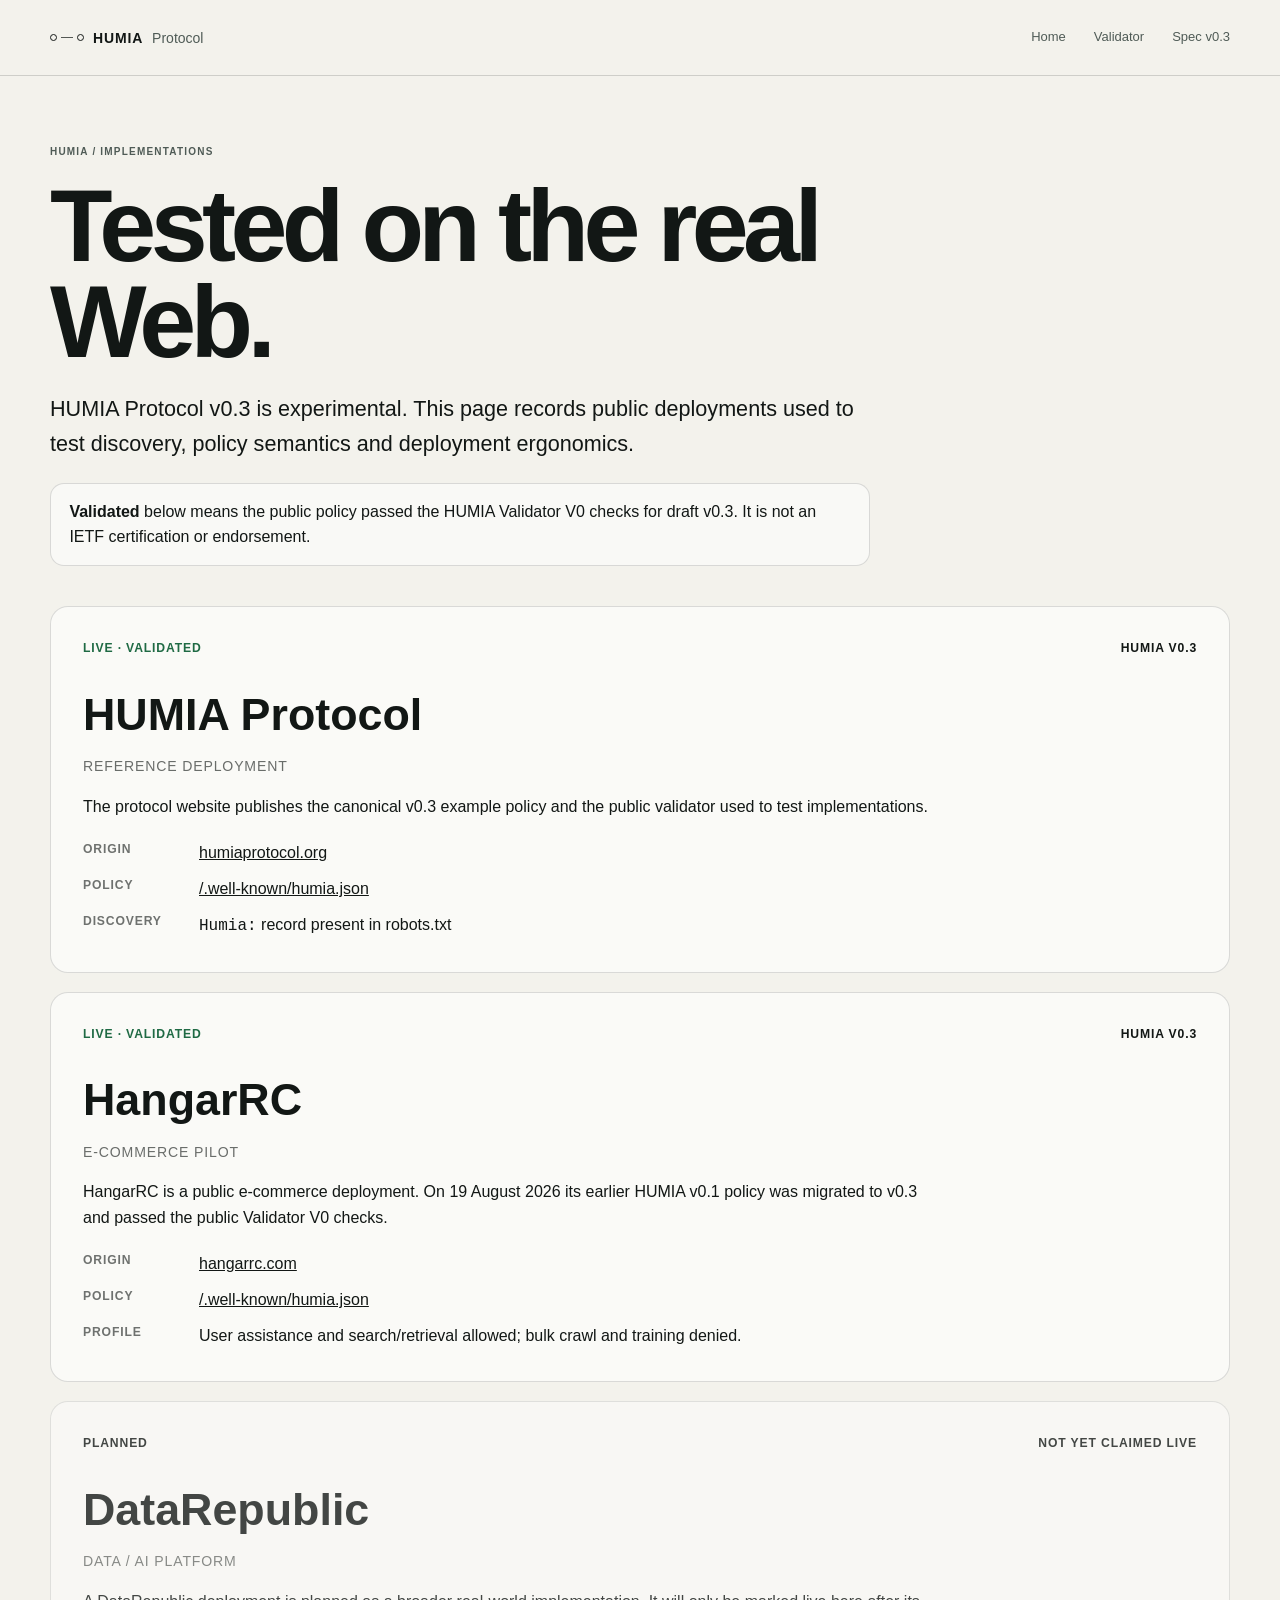
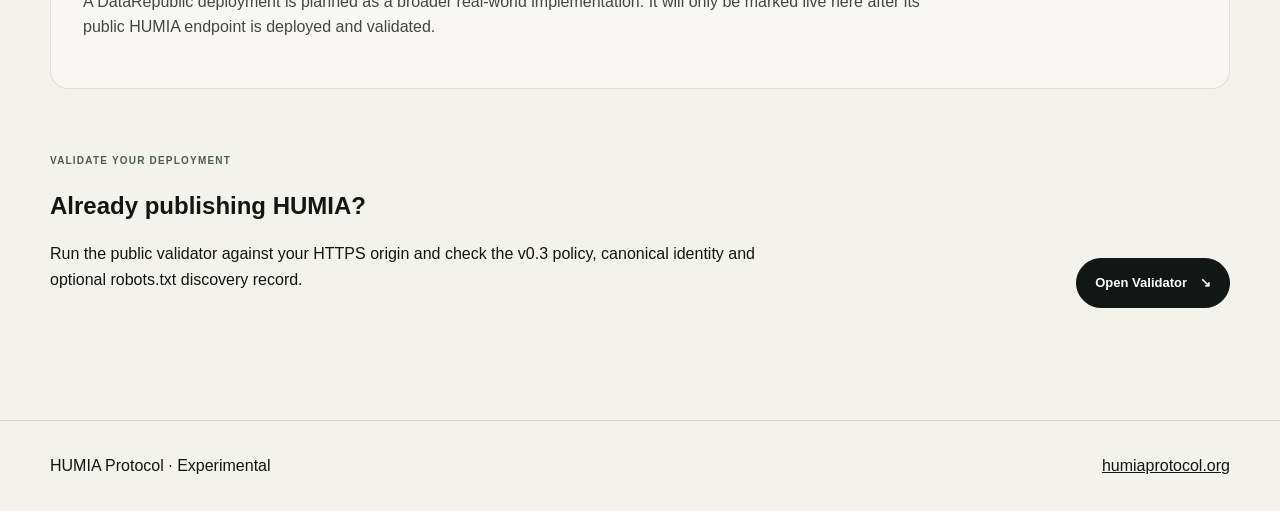
==== site/implementations/index.html @ 53ede1e1 "feat: document public HUMIA implementations" ====
<!doctype html>
<html lang="en">
<head>
  <meta charset="utf-8">
  <meta name="viewport" content="width=device-width, initial-scale=1">
  <title>HUMIA Protocol — Implementations</title>
  <meta name="description" content="Public HUMIA Protocol implementations and deployment status.">
  <link rel="canonical" href="https://humiaprotocol.org/implementations/">
  <link rel="icon" href="../assets/favicon.svg" type="image/svg+xml">
  <link rel="stylesheet" href="../css/humia.css">
  <link rel="stylesheet" href="implementations.css">
</head>
<body>
  <a class="skip-link" href="#main">Skip to content</a>

  <header class="site-header is-scrolled">
    <div class="shell nav-wrap">
      <a class="brand" href="../" aria-label="HUMIA Protocol home">
        <span class="brand-mark" aria-hidden="true">
          <span></span><i></i><span></span>
        </span>
        <span class="brand-word">HUMIA</span>
        <span class="brand-suffix">Protocol</span>
      </a>
      <nav class="main-nav implementations-nav" aria-label="Implementations navigation">
        <a href="../">Home</a>
        <a href="../validator/">Validator</a>
        <a href="../spec/v0.3/">Spec v0.3</a>
      </nav>
    </div>
  </header>

  <main id="main" class="implementations-page">
    <section class="shell implementations-hero">
      <p class="section-index">HUMIA / Implementations</p>
      <h1>Tested on the real Web.</h1>
      <p class="implementations-lede">HUMIA Protocol v0.3 is experimental. This page records public deployments used to test discovery, policy semantics and deployment ergonomics.</p>
      <p class="implementations-note"><strong>Validated</strong> below means the public policy passed the HUMIA Validator V0 checks for draft v0.3. It is not an IETF certification or endorsement.</p>
    </section>

    <section class="shell implementations-list" aria-label="HUMIA implementations">
      <article class="implementation-card">
        <div class="implementation-topline">
          <span class="implementation-status is-live">Live · Validated</span>
          <span class="implementation-version">HUMIA v0.3</span>
        </div>
        <h2>HUMIA Protocol</h2>
        <p class="implementation-type">Reference deployment</p>
        <p>The protocol website publishes the canonical v0.3 example policy and the public validator used to test implementations.</p>
        <dl>
          <div><dt>Origin</dt><dd><a href="https://humiaprotocol.org/">humiaprotocol.org</a></dd></div>
          <div><dt>Policy</dt><dd><a href="https://humiaprotocol.org/.well-known/humia.json">/.well-known/humia.json</a></dd></div>
          <div><dt>Discovery</dt><dd><code>Humia:</code> record present in robots.txt</dd></div>
        </dl>
      </article>

      <article class="implementation-card">
        <div class="implementation-topline">
          <span class="implementation-status is-live">Live · Validated</span>
          <span class="implementation-version">HUMIA v0.3</span>
        </div>
        <h2>HangarRC</h2>
        <p class="implementation-type">E-commerce pilot</p>
        <p>HangarRC is a public e-commerce deployment. On 19 August 2026 its earlier HUMIA v0.1 policy was migrated to v0.3 and passed the public Validator V0 checks.</p>
        <dl>
          <div><dt>Origin</dt><dd><a href="https://hangarrc.com/">hangarrc.com</a></dd></div>
          <div><dt>Policy</dt><dd><a href="https://hangarrc.com/.well-known/humia.json">/.well-known/humia.json</a></dd></div>
          <div><dt>Profile</dt><dd>User assistance and search/retrieval allowed; bulk crawl and training denied.</dd></div>
        </dl>
      </article>

      <article class="implementation-card is-planned">
        <div class="implementation-topline">
          <span class="implementation-status">Planned</span>
          <span class="implementation-version">Not yet claimed live</span>
        </div>
        <h2>DataRepublic</h2>
        <p class="implementation-type">Data / AI platform</p>
        <p>A DataRepublic deployment is planned as a broader real-world implementation. It will only be marked live here after its public HUMIA endpoint is deployed and validated.</p>
      </article>
    </section>

    <section class="shell implementations-callout">
      <div>
        <p class="section-index">Validate your deployment</p>
        <h2>Already publishing HUMIA?</h2>
        <p>Run the public validator against your HTTPS origin and check the v0.3 policy, canonical identity and optional robots.txt discovery record.</p>
      </div>
      <a class="button button-primary" href="../validator/">Open Validator <span aria-hidden="true">↘</span></a>
    </section>
  </main>

  <footer class="implementations-footer">
    <div class="shell">
      <span>HUMIA Protocol · Experimental</span>
      <a href="../">humiaprotocol.org</a>
    </div>
  </footer>
</body>
</html>
---- site/css/humia.css ----
:root {
  --paper: #f3f2ec;
  --paper-2: #ebe9e1;
  --ink: #121715;
  --ink-soft: #4f5b56;
  --line: rgba(18, 23, 21, 0.16);
  --line-strong: rgba(18, 23, 21, 0.3);
  --night: #101713;
  --night-2: #17201b;
  --night-soft: #b9c5bf;
  --acid: #b7ff69;
  --acid-strong: #8be83f;
  --aqua: #8ee7db;
  --white: #ffffff;
  --radius: 24px;
  --radius-sm: 14px;
  --shell: 1180px;
  --header-h: 76px;
  --shadow: 0 22px 70px rgba(20, 30, 25, 0.09);
}

* { box-sizing: border-box; }
html { scroll-behavior: smooth; }
body {
  margin: 0;
  background: var(--paper);
  color: var(--ink);
  font-family: Inter, ui-sans-serif, -apple-system, BlinkMacSystemFont, "Segoe UI", sans-serif;
  font-size: 16px;
  line-height: 1.6;
  -webkit-font-smoothing: antialiased;
  text-rendering: optimizeLegibility;
}

::selection { background: var(--acid); color: var(--ink); }
a { color: inherit; }
button, input, textarea, select { font: inherit; }
img, svg { max-width: 100%; }
code, pre { font-family: "SFMono-Regular", Consolas, "Liberation Mono", monospace; }

.shell { width: min(calc(100% - 40px), var(--shell)); margin-inline: auto; }
.sr-only { position: absolute; width: 1px; height: 1px; padding: 0; margin: -1px; overflow: hidden; clip: rect(0,0,0,0); white-space: nowrap; border: 0; }
.skip-link { position: fixed; top: 8px; left: 8px; z-index: 9999; padding: 10px 14px; background: var(--ink); color: white; transform: translateY(-150%); border-radius: 8px; }
.skip-link:focus { transform: translateY(0); }

.site-header {
  position: fixed;
  z-index: 100;
  inset: 0 0 auto;
  height: var(--header-h);
  transition: background .25s ease, border-color .25s ease, backdrop-filter .25s ease;
  border-bottom: 1px solid transparent;
}
.site-header.is-scrolled { background: rgba(243, 242, 236, .88); border-color: var(--line); backdrop-filter: blur(18px); }
.nav-wrap { height: 100%; display: flex; align-items: center; justify-content: space-between; gap: 32px; }
.brand { display: inline-flex; align-items: center; gap: 9px; text-decoration: none; font-size: 14px; line-height: 1; }
.brand-mark { width: 34px; display: grid; grid-template-columns: 7px 1fr 7px; align-items: center; gap: 4px; }
.brand-mark span { width: 7px; height: 7px; border: 1.7px solid currentColor; border-radius: 50%; }
.brand-mark i { display: block; height: 1px; background: currentColor; opacity: .7; }
.brand-word { font-weight: 800; letter-spacing: .06em; }
.brand-suffix { color: var(--ink-soft); }
.main-nav { display: flex; align-items: center; gap: 28px; font-size: 13px; }
.main-nav a { text-decoration: none; color: var(--ink-soft); transition: color .2s ease; }
.main-nav a:hover, .main-nav a:focus-visible { color: var(--ink); }
.main-nav .nav-cta { color: var(--ink); border: 1px solid var(--line-strong); border-radius: 999px; padding: 9px 14px; }
.nav-toggle { display: none; border: 0; background: transparent; padding: 8px; }
.nav-toggle span:not(.sr-only) { display: block; width: 22px; height: 1px; background: var(--ink); margin: 5px 0; }

.hero { min-height: 100svh; padding-top: calc(var(--header-h) + 82px); position: relative; overflow: hidden; }
.hero::before {
  content: "";
  position: absolute;
  width: 560px;
  height: 560px;
  top: -190px;
  right: 2vw;
  border: 1px solid rgba(18, 23, 21, .08);
  border-radius: 50%;
  box-shadow: 0 0 0 80px rgba(18,23,21,.025), 0 0 0 160px rgba(18,23,21,.018);
  pointer-events: none;
}
.hero-grid { display: grid; grid-template-columns: 1.06fr .94fr; gap: 72px; align-items: center; min-height: calc(100svh - var(--header-h) - 142px); }
.hero-copy { padding-bottom: 56px; }
.eyebrow-row { display: flex; align-items: center; gap: 16px; margin-bottom: 28px; flex-wrap: wrap; }
.status-pill { display: inline-flex; align-items: center; gap: 8px; border: 1px solid var(--line-strong); border-radius: 999px; padding: 7px 10px; font-size: 11px; font-weight: 700; letter-spacing: .06em; text-transform: uppercase; }
.status-dot { width: 7px; height: 7px; background: var(--acid-strong); border-radius: 50%; box-shadow: 0 0 0 4px rgba(139,232,63,.14); }
.eyebrow { color: var(--ink-soft); font-size: 12px; letter-spacing: .08em; text-transform: uppercase; }
.hero h1 { font-size: clamp(3.4rem, 7.7vw, 7.25rem); line-height: .91; letter-spacing: -.064em; margin: 0 0 32px; max-width: 8.3ch; font-weight: 700; }
.hero h1 span:first-child { font-weight: 400; font-style: italic; }
.hero h1 span:last-child { position: relative; z-index: 1; }
.hero h1 span:last-child::after { content: ""; position: absolute; left: 1%; right: -2%; bottom: .07em; height: .18em; background: var(--acid); z-index: -1; transform: rotate(-1deg); }
.hero-lede { max-width: 650px; font-size: clamp(1.12rem, 2vw, 1.42rem); line-height: 1.48; color: var(--ink-soft); margin: 0; }
.hero-actions { display: flex; gap: 12px; margin-top: 34px; flex-wrap: wrap; }
.button { display: inline-flex; align-items: center; justify-content: center; gap: 13px; min-height: 50px; padding: 0 18px; border-radius: 999px; text-decoration: none; font-weight: 650; font-size: 13px; transition: transform .2s ease, background .2s ease, border-color .2s ease; }
.button:hover { transform: translateY(-2px); }
.button-primary { background: var(--ink); color: var(--white); border: 1px solid var(--ink); }
.button-primary:hover { background: #253029; }
.button-quiet { border: 1px solid var(--line-strong); color: var(--ink); }
.button-quiet:hover { border-color: var(--ink); }
.hero-principles { display: flex; align-items: center; gap: 10px; margin-top: 46px; color: var(--ink-soft); text-transform: uppercase; letter-spacing: .09em; font-size: 10px; flex-wrap: wrap; }
.hero-principles i { width: 24px; height: 1px; background: var(--line-strong); }

.symbiosis-card { border-radius: 36px; border: 1px solid var(--line); min-height: 520px; padding: 32px; background: rgba(255,255,255,.24); box-shadow: var(--shadow); display: flex; flex-direction: column; justify-content: space-between; position: relative; overflow: hidden; }
.symbiosis-card::before { content: ""; position: absolute; inset: 15% 19%; border: 1px dashed rgba(18,23,21,.13); border-radius: 50%; }
.symbiosis-card::after { content: ""; position: absolute; inset: 30% 31%; background: radial-gradient(circle, rgba(183,255,105,.42), transparent 66%); filter: blur(18px); }
.orbit-label { font-size: 10px; letter-spacing: .11em; text-transform: uppercase; color: var(--ink-soft); position: relative; z-index: 2; }
.symbiosis-stage { display: grid; grid-template-columns: 1fr 1.4fr 1fr; align-items: center; position: relative; z-index: 2; }
.node { display: flex; flex-direction: column; align-items: center; gap: 12px; text-transform: uppercase; letter-spacing: .11em; font-size: 9px; color: var(--ink-soft); }
.node-core { width: 82px; aspect-ratio: 1; border-radius: 50%; border: 1px solid var(--line-strong); display: grid; place-items: center; font-size: 17px; color: var(--ink); background: var(--paper); box-shadow: inset 0 0 0 8px rgba(18,23,21,.025); }
.node-ai .node-core { border-style: dashed; }
.bridge { min-height: 250px; position: relative; display: flex; justify-content: center; align-items: center; }
.bridge-line { position: absolute; height: 1px; width: 145%; background: var(--line-strong); left: -22%; }
.protocol-core { width: 142px; aspect-ratio: 1; display: flex; flex-direction: column; align-items: center; justify-content: center; border-radius: 50%; background: var(--ink); color: white; position: relative; z-index: 2; box-shadow: 0 16px 50px rgba(18,23,21,.25); }
.protocol-core::before { content: ""; position: absolute; inset: -13px; border: 1px solid rgba(18,23,21,.22); border-radius: 50%; }
.core-kicker { font-size: 8px; text-transform: uppercase; letter-spacing: .14em; opacity: .55; }
.protocol-core strong { font-size: 20px; letter-spacing: .08em; margin: 3px 0; }
.protocol-core small { font-size: 8px; opacity: .7; }
.packet { width: 9px; height: 9px; background: var(--acid-strong); border-radius: 50%; position: absolute; top: calc(50% - 4px); z-index: 3; box-shadow: 0 0 0 5px rgba(139,232,63,.13); }
.packet-a { animation: packetA 4.5s ease-in-out infinite; }
.packet-b { background: var(--aqua); box-shadow: 0 0 0 5px rgba(142,231,219,.13); animation: packetB 4.5s ease-in-out infinite; }
.symbiosis-caption { display: flex; justify-content: space-between; color: var(--ink-soft); font-size: 9px; text-transform: uppercase; letter-spacing: .1em; position: relative; z-index: 2; }
.hero-rule { height: 1px; width: min(calc(100% - 40px), var(--shell)); margin: 24px auto 0; background: var(--line); }
@keyframes packetA { 0%,100% { transform: translateX(-74px); opacity: .3; } 50% { transform: translateX(74px); opacity: 1; } }
@keyframes packetB { 0%,100% { transform: translateX(74px); opacity: .3; } 50% { transform: translateX(-74px); opacity: 1; } }

.section { padding: 120px 0; }
.section-intro { padding-top: 140px; }
.section-index { margin: 0 0 18px; color: var(--ink-soft); text-transform: uppercase; letter-spacing: .12em; font-size: 10px; font-weight: 650; }
.split-heading { display: grid; grid-template-columns: 1fr 1fr; gap: 100px; align-items: start; }
.split-heading h2, .section-topline h2, .manifest-copy h2, .pilot-copy h2, .build-heading h2, .open-grid h2 { font-size: clamp(2.4rem, 5vw, 4.5rem); line-height: 1.02; letter-spacing: -.045em; margin: 0; font-weight: 600; }
.section-copy { color: var(--ink-soft); font-size: 1.12rem; max-width: 560px; }
.section-copy p:first-child { margin-top: 4px; }
.section-copy code { color: var(--ink); background: rgba(18,23,21,.06); border-radius: 5px; padding: 2px 5px; }
.protocol-stack { margin-top: 78px; border-top: 1px solid var(--line); }
.stack-row { display: grid; grid-template-columns: 1.1fr 1.25fr 2.2fr; align-items: center; gap: 30px; min-height: 78px; border-bottom: 1px solid var(--line); }
.stack-name { font-weight: 700; font-size: 15px; }
.stack-role { color: var(--ink-soft); }
.stack-note { color: var(--ink-soft); font-size: 13px; }
.stack-row-humia { margin-top: 16px; border: 1px solid var(--ink); padding-inline: 24px; background: var(--acid); border-radius: var(--radius-sm); }
.stack-row-humia .stack-name { letter-spacing: .08em; }
.stack-row-humia .stack-role, .stack-row-humia .stack-note { color: var(--ink); }

.section-dark { background: var(--night); color: white; }
.section-dark .section-index, .section-dark .microcopy { color: var(--night-soft); }
.section-topline { display: flex; justify-content: space-between; align-items: end; gap: 40px; margin-bottom: 60px; }
.section-topline > div { max-width: 750px; }
.microcopy { color: var(--ink-soft); max-width: 280px; font-size: 12px; margin: 0; }
.pillars-grid { display: grid; grid-template-columns: repeat(4, 1fr); border-top: 1px solid rgba(255,255,255,.18); border-bottom: 1px solid rgba(255,255,255,.18); }
.pillar { min-height: 420px; padding: 28px 26px 32px; border-right: 1px solid rgba(255,255,255,.18); display: flex; flex-direction: column; }
.pillar:last-child { border-right: 0; }
.pillar-number { color: var(--night-soft); font-size: 10px; letter-spacing: .1em; }
.pillar h3 { font-size: 1.5rem; margin: auto 0 10px; }
.pillar p { color: var(--night-soft); font-size: 13px; margin: 0; }
.pillar-icon { width: 88px; height: 88px; margin-top: 54px; position: relative; }
.pillar-icon span { position: absolute; border: 1px solid rgba(255,255,255,.56); border-radius: 50%; width: 50px; height: 50px; top: 18px; }
.pillar-icon span:first-child { left: 5px; }
.pillar-icon span:last-child { right: 5px; border-color: var(--acid); }
.pillar-icon.access span { width: 44px; height: 44px; top: 22px; border-radius: 8px; }
.pillar-icon.access span:nth-child(1) { left: 0; }
.pillar-icon.access span:nth-child(2) { left: 22px; border-color: var(--acid); }
.pillar-icon.access span:nth-child(3) { left: 44px; border-style: dashed; }
.pillar-icon.attribution span { width: 58px; height: 58px; top: 15px; border-radius: 8px 24px 8px 24px; transform: rotate(45deg); }
.pillar-icon.attribution span:first-child { left: 1px; }
.pillar-icon.attribution span:last-child { right: 1px; border-color: var(--acid); }
.pillar-icon.reciprocity span { width: 70px; height: 36px; top: 26px; border-radius: 999px; }
.pillar-icon.reciprocity span:first-child { left: 0; border-right-color: var(--acid); }
.pillar-icon.reciprocity span:last-child { right: 0; border-left-color: var(--acid); }

.flow { list-style: none; padding: 0; margin: 80px 0 0; display: grid; grid-template-columns: repeat(5, 1fr); border-top: 1px solid var(--line); border-bottom: 1px solid var(--line); }
.flow li { min-height: 240px; padding: 24px 20px; border-right: 1px solid var(--line); position: relative; }
.flow li:last-child { border-right: 0; }
.flow-index { display: block; color: var(--ink-soft); font-size: 10px; letter-spacing: .11em; margin-bottom: 76px; }
.flow strong { font-size: 1.06rem; }
.flow p { margin: 8px 0 0; color: var(--ink-soft); font-size: 12px; line-height: 1.55; }
.flow code { color: var(--ink); font-size: 11px; }

.manifest-section { background: var(--paper-2); }
.manifest-grid { display: grid; grid-template-columns: .85fr 1.15fr; gap: 90px; align-items: center; }
.manifest-copy p:not(.section-index) { color: var(--ink-soft); max-width: 480px; }
.manifest-path { margin-top: 34px; border: 1px solid var(--line-strong); border-radius: 10px; display: inline-flex; align-items: center; overflow: hidden; background: rgba(255,255,255,.32); }
.manifest-path span { padding: 11px 12px; border-right: 1px solid var(--line-strong); font-size: 10px; font-weight: 800; letter-spacing: .1em; }
.manifest-path code { padding: 11px 13px; font-size: 12px; }
.fine-print { font-size: 11px; margin-top: 16px; }
.code-window { border-radius: 20px; overflow: hidden; background: #111814; color: #dce7e1; box-shadow: 0 30px 80px rgba(18,23,21,.14); border: 1px solid rgba(255,255,255,.08); }
.code-toolbar { height: 52px; display: grid; grid-template-columns: 1fr auto 1fr; align-items: center; padding: 0 16px; border-bottom: 1px solid rgba(255,255,255,.09); color: #899a91; font-size: 11px; }
.code-dots { display: flex; gap: 6px; }
.code-dots i { width: 7px; height: 7px; border: 1px solid #63746b; border-radius: 50%; }
.copy-button { justify-self: end; border: 1px solid rgba(255,255,255,.16); background: transparent; color: #c6d1cb; border-radius: 999px; padding: 6px 10px; font-size: 10px; cursor: pointer; }
.copy-button:hover { border-color: var(--acid); color: var(--acid); }
.code-window pre { margin: 0; padding: 28px; overflow-x: auto; font-size: 12px; line-height: 1.7; tab-size: 2; }
.code-window code { color: #cfe2d8; }

.maturity-section { padding-bottom: 150px; }
.maturity-grid { display: grid; grid-template-columns: repeat(4, 1fr); gap: 12px; }
.maturity-card { border: 1px solid var(--line); border-radius: 18px; padding: 24px; min-height: 300px; display: flex; flex-direction: column; background: rgba(255,255,255,.17); }
.maturity-card.is-current { background: var(--acid); border-color: var(--ink); }
.maturity-tag { display: inline-flex; align-self: flex-start; border: 1px solid var(--line-strong); border-radius: 999px; padding: 5px 8px; text-transform: uppercase; letter-spacing: .1em; font-size: 8px; }
.maturity-card h3 { margin: auto 0 8px; font-size: 1.5rem; }
.maturity-card p { margin: 0 0 26px; color: var(--ink-soft); font-size: 12px; }
.maturity-card.is-current p { color: var(--ink); }
.maturity-feature { border-top: 1px solid var(--line); padding-top: 14px; text-transform: uppercase; letter-spacing: .08em; font-size: 9px; color: var(--ink-soft); }
.maturity-card.is-current .maturity-feature { color: var(--ink); border-color: rgba(18,23,21,.25); }

.pilot-section { background: #dfe8e3; }
.pilot-grid { display: grid; grid-template-columns: 1fr 1fr; gap: 90px; align-items: center; }
.pilot-window { background: var(--paper); border: 1px solid rgba(18,23,21,.18); border-radius: 22px; padding: 18px; box-shadow: var(--shadow); transform: rotate(-1.4deg); }
.pilot-url { font-family: monospace; font-size: 10px; color: var(--ink-soft); border-bottom: 1px solid var(--line); padding: 3px 3px 15px; }
.pilot-url span { display: inline-block; width: 7px; height: 7px; background: var(--acid-strong); border-radius: 50%; margin-right: 7px; }
.pilot-data { padding: 18px 3px 2px; }
.pilot-data span { display: grid; grid-template-columns: 1fr 1fr; border-bottom: 1px solid var(--line); padding: 13px 0; font-family: monospace; font-size: 11px; }
.pilot-data span:last-child { border-bottom: 0; }
.pilot-data i { font-style: normal; color: var(--ink-soft); }
.pilot-data b { font-weight: 600; }
.pilot-copy > p:not(.section-index) { color: var(--ink-soft); max-width: 560px; }
.truth-box { margin-top: 30px; border-left: 3px solid var(--ink); padding: 3px 0 3px 18px; }
.truth-box strong { font-size: 12px; text-transform: uppercase; letter-spacing: .08em; }
.truth-box p { margin: 5px 0 0; font-size: 12px; color: var(--ink-soft); }

.build-section { background: var(--paper); }
.build-shell { display: grid; grid-template-columns: .8fr 1.2fr; gap: 90px; align-items: start; }
.build-heading { position: sticky; top: calc(var(--header-h) + 40px); }
.build-heading > p:not(.section-index) { color: var(--ink-soft); }
.tool-grid { display: grid; gap: 14px; }
.tool-card { border: 1px solid var(--line); border-radius: 22px; padding: 30px; min-height: 320px; display: grid; grid-template-columns: 1fr auto; grid-template-areas: "icon state" "title title" "copy copy" "link link"; background: rgba(255,255,255,.2); }
.tool-icon { grid-area: icon; width: 44px; height: 44px; border-radius: 50%; border: 1px solid var(--ink); display: grid; place-items: center; font-size: 20px; }
.tool-icon-check { background: var(--acid); }
.tool-state { grid-area: state; align-self: start; border: 1px solid var(--line); border-radius: 999px; padding: 6px 9px; text-transform: uppercase; letter-spacing: .09em; font-size: 8px; color: var(--ink-soft); }
.tool-card h3 { grid-area: title; font-size: clamp(1.8rem, 3vw, 2.7rem); letter-spacing: -.035em; line-height: 1.04; margin: 54px 0 14px; max-width: 12ch; }
.tool-card p { grid-area: copy; color: var(--ink-soft); max-width: 600px; margin: 0; }
.tool-card p code { color: var(--ink); }
.tool-link { grid-area: link; margin-top: 34px; border-top: 1px solid var(--line); padding-top: 18px; display: flex; justify-content: space-between; font-size: 12px; font-weight: 700; color: var(--ink-soft); }

.open-section { border-top: 1px solid var(--line); }
.open-grid { display: grid; grid-template-columns: 1fr 1fr; gap: 100px; }
.open-copy { font-size: 1.05rem; color: var(--ink-soft); }
.values-row { display: flex; gap: 8px; flex-wrap: wrap; margin-top: 28px; }
.values-row span { border: 1px solid var(--line-strong); border-radius: 999px; padding: 8px 11px; font-size: 10px; text-transform: uppercase; letter-spacing: .08em; color: var(--ink); }

.closing { background: var(--night); color: white; padding: 130px 0 120px; position: relative; overflow: hidden; }
.closing::before { content: ""; position: absolute; width: 700px; height: 700px; border: 1px solid rgba(255,255,255,.07); border-radius: 50%; right: -250px; bottom: -380px; box-shadow: 0 0 0 110px rgba(255,255,255,.018), 0 0 0 220px rgba(255,255,255,.012); }
.closing-inner { position: relative; z-index: 1; }
.closing .section-index { color: var(--night-soft); }
.closing-mark { width: 130px; display: grid; grid-template-columns: 18px 1fr 18px; align-items: center; gap: 8px; margin-bottom: 82px; }
.closing-mark span { width: 18px; height: 18px; border: 2px solid var(--acid); border-radius: 50%; }
.closing-mark i { height: 2px; background: linear-gradient(90deg, var(--acid), var(--aqua)); }
.closing h2 { font-size: clamp(3.1rem, 7vw, 7rem); line-height: .96; letter-spacing: -.058em; font-weight: 520; margin: 0 0 54px; max-width: 12ch; }
.closing h2 span { color: var(--acid); }
.button-light { background: var(--acid); border-color: var(--acid); color: var(--ink); }
.button-light:hover { background: var(--white); border-color: var(--white); }

.site-footer { background: #0b100d; color: white; padding: 46px 0; border-top: 1px solid rgba(255,255,255,.1); }
.footer-grid { display: flex; justify-content: space-between; gap: 40px; }
.footer-brand { color: white; }
.footer-brand .brand-suffix { color: var(--night-soft); }
.site-footer p { color: var(--night-soft); font-size: 11px; max-width: 360px; margin: 14px 0 0; }
.footer-meta { display: flex; gap: 24px; align-items: flex-end; color: var(--night-soft); font-size: 10px; text-transform: uppercase; letter-spacing: .08em; flex-wrap: wrap; }

.reveal { opacity: 0; transform: translateY(18px); transition: opacity .7s ease, transform .7s ease; }
.reveal.is-visible { opacity: 1; transform: translateY(0); }

@media (max-width: 980px) {
  .hero { min-height: auto; }
  .hero-grid { grid-template-columns: 1fr; gap: 30px; min-height: auto; }
  .hero-copy { padding-bottom: 0; }
  .hero h1 { max-width: 9ch; }
  .symbiosis-card { min-height: 440px; }
  .split-heading, .manifest-grid, .pilot-grid, .build-shell, .open-grid { grid-template-columns: 1fr; gap: 50px; }
  .build-heading { position: static; }
  .pillars-grid, .maturity-grid { grid-template-columns: repeat(2, 1fr); }
  .pillar:nth-child(2) { border-right: 0; }
  .pillar:nth-child(-n+2) { border-bottom: 1px solid rgba(255,255,255,.18); }
  .flow { grid-template-columns: repeat(2, 1fr); }
  .flow li { border-bottom: 1px solid var(--line); }
  .flow li:nth-child(2n) { border-right: 0; }
  .flow li:last-child { grid-column: 1 / -1; min-height: 180px; }
  .section-topline { align-items: start; flex-direction: column; }
}

@media (max-width: 720px) {
  :root { --header-h: 68px; }
  .shell { width: min(calc(100% - 28px), var(--shell)); }
  .site-header { background: rgba(243,242,236,.92); backdrop-filter: blur(16px); border-bottom-color: var(--line); }
  .nav-toggle { display: block; }
  .main-nav { position: absolute; top: var(--header-h); left: 14px; right: 14px; padding: 18px; background: var(--paper); border: 1px solid var(--line); border-radius: 16px; box-shadow: var(--shadow); display: none; flex-direction: column; align-items: stretch; gap: 4px; }
  .main-nav.is-open { display: flex; }
  .main-nav a { padding: 10px 6px; }
  .main-nav .nav-cta { margin-top: 6px; text-align: center; }
  .hero { padding-top: calc(var(--header-h) + 58px); }
  .hero-grid { gap: 42px; }
  .hero h1 { font-size: clamp(3.3rem, 17vw, 5.2rem); }
  .hero-lede { font-size: 1.05rem; }
  .hero-principles { gap: 7px; }
  .hero-principles i { width: 13px; }
  .symbiosis-card { min-height: 360px; padding: 22px; border-radius: 24px; }
  .node-core { width: 60px; }
  .protocol-core { width: 104px; }
  .protocol-core strong { font-size: 15px; }
  .protocol-core small { display: none; }
  .bridge-line { width: 140%; left: -20%; }
  .symbiosis-caption { font-size: 7px; }
  .packet { width: 7px; height: 7px; }
  @keyframes packetA { 0%,100% { transform: translateX(-50px); opacity: .3; } 50% { transform: translateX(50px); opacity: 1; } }
  @keyframes packetB { 0%,100% { transform: translateX(50px); opacity: .3; } 50% { transform: translateX(-50px); opacity: 1; } }
  .section { padding: 86px 0; }
  .section-intro { padding-top: 96px; }
  .split-heading { gap: 28px; }
  .split-heading h2, .section-topline h2, .manifest-copy h2, .pilot-copy h2, .build-heading h2, .open-grid h2 { font-size: 2.6rem; }
  .stack-row { grid-template-columns: 1fr 1.2fr; gap: 10px; padding: 14px 0; }
  .stack-note { grid-column: 1 / -1; padding-bottom: 4px; }
  .stack-row-humia { padding: 14px 16px; }
  .pillars-grid, .maturity-grid { grid-template-columns: 1fr; }
  .pillar { border-right: 0; border-bottom: 1px solid rgba(255,255,255,.18); min-height: 310px; }
  .pillar:last-child { border-bottom: 0; }
  .pillar-icon { margin-top: 30px; }
  .flow { grid-template-columns: 1fr; }
  .flow li, .flow li:nth-child(2n), .flow li:last-child { grid-column: auto; border-right: 0; min-height: 160px; }
  .flow-index { margin-bottom: 38px; }
  .code-window pre { padding: 20px; font-size: 10px; }
  .build-shell { gap: 45px; }
  .tool-card { padding: 22px; min-height: 290px; }
  .footer-grid { flex-direction: column; }
  .footer-meta { align-items: flex-start; }
}

@media (prefers-reduced-motion: reduce) {
  html { scroll-behavior: auto; }
  *, *::before, *::after { animation-duration: .01ms !important; animation-iteration-count: 1 !important; transition-duration: .01ms !important; }
  .reveal { opacity: 1; transform: none; }
}


/* HUMIA manifesto + beginner installation */
.manifesto-line { margin-top: 54px; display: grid; grid-template-columns: 90px 1fr; gap: 24px; align-items: start; }
.manifesto-rule { display: block; height: 2px; margin-top: 17px; background: var(--acid); }
.manifesto-line blockquote { margin: 0; font-size: clamp(2rem, 4.8vw, 4.7rem); line-height: 1.02; letter-spacing: -.05em; font-weight: 470; max-width: 17ch; }
.manifesto-line blockquote strong { font-weight: 650; }

.install-guide { margin: 0 0 30px; border: 1px solid var(--line-strong); border-radius: 24px; padding: 30px; background: rgba(255,255,255,.34); }
.install-guide-heading { display: grid; grid-template-columns: .8fr 1.2fr; column-gap: 40px; align-items: start; margin-bottom: 24px; }
.install-guide-heading .section-index { grid-column: 1 / -1; margin-bottom: 12px; }
.install-guide-heading h3 { margin: 0; font-size: clamp(1.8rem, 3vw, 2.9rem); line-height: 1.03; letter-spacing: -.04em; font-weight: 600; }
.install-guide-heading > p:last-child { margin: 3px 0 0; color: var(--ink-soft); line-height: 1.65; max-width: 620px; }
.install-guide-grid { display: grid; grid-template-columns: 1fr 1fr; gap: 14px; }
.install-guide-card { display: grid; grid-template-columns: 38px 1fr; gap: 14px; padding: 20px; border: 1px solid var(--line); border-radius: 17px; background: rgba(255,255,255,.42); }
.install-guide-step { width: 30px; height: 30px; display: grid; place-items: center; border-radius: 50%; background: var(--ink); color: var(--paper); font-size: 10px; font-weight: 800; }
.install-guide-card strong { display: block; font-size: 14px; }
.install-guide-card p { margin: 8px 0 0; color: var(--ink-soft); font-size: 12px; line-height: 1.6; }
.install-guide-card code { color: var(--ink); }
.install-guide-example { display: grid; gap: 4px; margin-top: 14px !important; padding-top: 12px; border-top: 1px solid var(--line); }
.install-guide-example span { font-size: 8px; font-weight: 800; letter-spacing: .1em; text-transform: uppercase; }
.install-guide-example code { font-size: 11px; overflow-wrap: anywhere; }
.install-guide-check { margin-top: 14px; padding: 16px 18px; border-radius: 14px; background: var(--ink); color: white; display: grid; grid-template-columns: max-content 1fr; gap: 18px; align-items: center; }
.install-guide-check strong { color: var(--acid); font-size: 11px; }
.install-guide-check p { margin: 0; color: var(--night-soft); font-size: 11px; line-height: 1.55; }
.install-guide-check code { color: white; }

@media (max-width: 760px) {
  .manifesto-line { grid-template-columns: 36px 1fr; gap: 14px; margin-top: 38px; }
  .manifesto-rule { margin-top: 10px; }
  .manifesto-line blockquote { font-size: 2.25rem; }
  .install-guide { padding: 20px; border-radius: 18px; }
  .install-guide-heading, .install-guide-grid { grid-template-columns: 1fr; }
  .install-guide-heading { gap: 10px; }
  .install-guide-card { grid-template-columns: 30px 1fr; padding: 16px; }
  .install-guide-check { grid-template-columns: 1fr; gap: 6px; }
}

/* HUMIA discovery bridge */
.discovery-bridge { margin-top: 56px; display: grid; grid-template-columns: .9fr 1.1fr; gap: 44px; align-items: stretch; border: 1px solid var(--line-strong); border-radius: 24px; padding: 34px; background: rgba(255,255,255,.28); }
.discovery-copy { display: flex; flex-direction: column; justify-content: center; }
.discovery-kicker { margin: 0 0 12px; font-size: 10px; font-weight: 800; letter-spacing: .12em; text-transform: uppercase; color: var(--ink-soft); }
.discovery-copy h3 { margin: 0; font-size: clamp(1.8rem, 3vw, 2.7rem); line-height: 1.05; letter-spacing: -.035em; font-weight: 600; }
.discovery-copy > p:not(.discovery-kicker) { margin: 18px 0 0; color: var(--ink-soft); max-width: 560px; line-height: 1.65; }
.discovery-copy code { color: var(--ink); }
.discovery-note { font-size: 12px; }
.robots-window { border-radius: 18px; overflow: hidden; background: #111814; color: #dce7e1; border: 1px solid rgba(255,255,255,.08); min-width: 0; }
.robots-toolbar { min-height: 46px; padding: 0 18px; display: flex; align-items: center; justify-content: space-between; border-bottom: 1px solid rgba(255,255,255,.09); font-size: 11px; letter-spacing: .04em; }
.experimental-badge { border: 1px solid rgba(220,231,225,.25); border-radius: 999px; padding: 5px 8px; font-size: 9px; text-transform: uppercase; letter-spacing: .1em; color: #b9c8c0; }
.robots-window pre { margin: 0; padding: 24px; overflow-x: auto; font-size: 11px; line-height: 1.75; }

@media (max-width: 900px) {
  .discovery-bridge { grid-template-columns: 1fr; gap: 28px; }
}

@media (max-width: 600px) {
  .discovery-bridge { margin-top: 36px; padding: 20px; border-radius: 18px; }
  .robots-window pre { padding: 18px; font-size: 10px; }
}

/* HUMIA Generator V0 */
.generator-section { background: var(--paper-2); border-top: 1px solid var(--line); border-bottom: 1px solid var(--line); }
.generator-heading { display: grid; grid-template-columns: 1fr 1fr; gap: 90px; align-items: end; margin-bottom: 52px; }
.generator-heading h2, .spec-grid h2 { font-size: clamp(2.8rem, 5vw, 5.2rem); line-height: .98; letter-spacing: -.05em; font-weight: 560; margin: 0; max-width: 10ch; }
.generator-status { display: inline-flex; margin-top: 15px; border: 1px solid var(--line-strong); border-radius: 999px; padding: 7px 10px; font-size: 9px; font-weight: 800; letter-spacing: .09em; text-transform: uppercase; color: var(--ink-soft); }
.generator-layout { display: grid; grid-template-columns: minmax(0, .95fr) minmax(0, 1.05fr); gap: 20px; align-items: start; }
.generator-form, .generator-output { border: 1px solid var(--line); border-radius: 24px; background: rgba(255,255,255,.34); overflow: hidden; }
.generator-form { padding: 0 28px 28px; }
.generator-step { display: grid; grid-template-columns: 44px 1fr; gap: 16px; padding: 28px 0; border-bottom: 1px solid var(--line); }
.generator-step-index { font-size: 10px; font-weight: 800; letter-spacing: .1em; color: var(--ink-soft); padding-top: 3px; }
.generator-step-body label, .generator-step-body legend { font-weight: 750; font-size: 15px; }
.generator-step-body > p, .generator-step-body fieldset > p { margin: 6px 0 16px; font-size: 12px; color: var(--ink-soft); }
.generator-step-body fieldset { border: 0; margin: 0; padding: 0; min-width: 0; }
.domain-field input { width: 100%; border: 1px solid var(--line-strong); background: var(--paper); color: var(--ink); border-radius: 13px; padding: 14px 15px; outline: none; }
.domain-field input:focus { border-color: var(--ink); box-shadow: 0 0 0 3px rgba(18,23,21,.08); }
.domain-field input[aria-invalid="true"] { border-color: #9a382f; }
.field-error { min-height: 18px; margin: 7px 0 0 !important; color: #8e332b !important; }
.preset-grid { display: grid; grid-template-columns: repeat(3, 1fr); gap: 8px; }
.preset-card { cursor: pointer; position: relative; border: 1px solid var(--line); border-radius: 14px; min-height: 92px; padding: 14px; transition: border-color .2s ease, background .2s ease, transform .2s ease; }
.preset-card:hover { border-color: var(--line-strong); transform: translateY(-1px); }
.preset-card.is-selected { border-color: var(--ink); background: var(--acid); }
.preset-card input { position: absolute; opacity: 0; pointer-events: none; }
.preset-card span { display: grid; gap: 6px; }
.preset-card strong { font-size: 12px; }
.preset-card small { font-size: 9px; line-height: 1.45; color: var(--ink-soft); }
.permission-list { display: grid; border: 1px solid var(--line); border-radius: 14px; overflow: hidden; }
.permission-row { display: grid; grid-template-columns: 1fr auto; align-items: center; gap: 16px; padding: 14px; border-bottom: 1px solid var(--line); cursor: pointer; }
.permission-row:last-child { border-bottom: 0; }
.permission-row span { display: grid; gap: 2px; }
.permission-row strong { font-size: 12px; }
.permission-row small { font-size: 9px; color: var(--ink-soft); }
.permission-row input { appearance: none; width: 38px; height: 22px; border: 1px solid var(--line-strong); border-radius: 999px; background: var(--paper); position: relative; cursor: pointer; transition: background .2s ease, border-color .2s ease; }
.permission-row input::after { content: ""; position: absolute; width: 14px; height: 14px; left: 3px; top: 3px; border-radius: 50%; background: var(--ink-soft); transition: transform .2s ease, background .2s ease; }
.permission-row input:checked { background: var(--acid); border-color: var(--ink); }
.permission-row input:checked::after { transform: translateX(16px); background: var(--ink); }
.generator-submit { width: 100%; justify-content: space-between; margin-top: 24px; }
.generator-privacy { text-align: center; color: var(--ink-soft); font-size: 9px; margin: 12px 0 0; }
.generator-output { min-height: 680px; background: var(--night); color: white; position: sticky; top: calc(var(--header-h) + 22px); }
.output-empty { min-height: 680px; padding: 48px; display: flex; flex-direction: column; justify-content: center; }
.output-empty strong { font-size: clamp(2rem, 4vw, 3.8rem); line-height: 1.02; letter-spacing: -.045em; max-width: 10ch; }
.output-empty p { max-width: 520px; color: var(--night-soft); }
.output-empty code { color: white; }
.output-mark { width: 100px; display: grid; grid-template-columns: 15px 1fr 15px; align-items: center; gap: 7px; margin-bottom: 60px; color: var(--acid); }
.output-mark span { width: 15px; height: 15px; border: 2px solid currentColor; border-radius: 50%; }
.output-mark i { height: 1px; background: currentColor; }
.output-results { padding: 18px; }
.output-results[hidden], .output-empty[hidden] { display: none; }
.output-card { border: 1px solid rgba(255,255,255,.13); border-radius: 17px; overflow: hidden; margin-bottom: 12px; background: rgba(255,255,255,.025); }
.output-toolbar { min-height: 58px; display: flex; align-items: center; justify-content: space-between; gap: 16px; padding: 10px 14px; border-bottom: 1px solid rgba(255,255,255,.1); }
.output-toolbar > div:first-child { display: grid; }
.output-toolbar strong { font-size: 11px; }
.output-kicker { color: var(--night-soft); font-size: 8px; letter-spacing: .11em; text-transform: uppercase; }
.output-actions { display: flex; gap: 6px; }
.output-action { border: 1px solid rgba(255,255,255,.2); color: white; background: transparent; border-radius: 999px; padding: 7px 10px; font-size: 9px; cursor: pointer; }
.output-action:hover, .output-action:focus-visible { background: var(--acid); color: var(--ink); border-color: var(--acid); }
.output-help { margin: 0; padding: 12px 14px 0; color: var(--night-soft); font-size: 9px; }
.output-help code { color: white; }
.output-card pre { margin: 0; padding: 14px; overflow: auto; max-height: 340px; font-size: 10px; line-height: 1.65; color: #dce7e1; }
.policy-meaning { margin: 12px 0; padding: 18px; border: 1px solid rgba(184,255,90,.24); border-radius: 17px; background: rgba(184,255,90,.055); }
.policy-meaning-heading { display: grid; gap: 3px; margin-bottom: 12px; }
.policy-meaning-heading strong { font-size: 13px; }
.policy-meaning ul { margin: 0; padding-left: 18px; display: grid; gap: 8px; color: #dce7e1; font-size: 10px; line-height: 1.55; }
.policy-meaning li::marker { color: var(--acid); }
.install-check { display: grid; gap: 10px; padding: 18px 4px 8px; }
.install-check > span { color: var(--night-soft); font-size: 8px; text-transform: uppercase; letter-spacing: .1em; }
.verify-links { display: grid; gap: 8px; }
.verify-links > div { display: grid; gap: 3px; padding: 9px 11px; border: 1px solid rgba(255,255,255,.1); border-radius: 11px; background: rgba(255,255,255,.025); }
.verify-links small { color: var(--night-soft); font-size: 8px; text-transform: uppercase; letter-spacing: .08em; }
.install-check code { color: var(--acid); font-size: 10px; overflow-wrap: anywhere; }
.validator-preview { margin-top: 20px; border: 1px solid var(--line); border-radius: 20px; padding: 28px; display: flex; align-items: center; justify-content: space-between; background: rgba(255,255,255,.25); }
.validator-preview h3 { margin: 16px 0 7px; font-size: 1.5rem; }
.validator-preview p { margin: 0; color: var(--ink-soft); max-width: 680px; }
.validator-arrow { font-size: 42px; color: var(--ink-soft); }
.spec-section { background: var(--paper); }
.spec-grid { display: grid; grid-template-columns: 1fr 1fr; gap: 100px; align-items: start; }
.spec-copy { color: var(--ink-soft); font-size: 1.02rem; }
.spec-copy strong, .spec-copy code { color: var(--ink); }
.spec-link { display: inline-flex; margin-top: 18px; text-decoration: none; }

@media (max-width: 980px) {
  .generator-heading, .generator-layout, .spec-grid { grid-template-columns: 1fr; gap: 36px; }
  .generator-output { position: static; min-height: 500px; }
  .output-empty { min-height: 500px; }
}

@media (max-width: 720px) {
  .generator-heading h2, .spec-grid h2 { font-size: 2.6rem; }
  .generator-form { padding-inline: 18px; }
  .generator-step { grid-template-columns: 30px 1fr; gap: 8px; }
  .preset-grid { grid-template-columns: 1fr; }
  .preset-card { min-height: 68px; }
  .output-empty { padding: 28px; }
  .output-results { padding: 10px; }
  .output-toolbar { align-items: flex-start; }
  .validator-preview { align-items: flex-start; }
  .validator-arrow { display: none; }
}

/* IETF Internet-Draft announcement */
.ietf-banner {
  margin-top: 2rem;
  margin-bottom: 2rem;
  padding: 1.4rem 1.5rem;
  border: 1px solid rgba(41, 91, 72, 0.28);
  border-radius: 18px;
  background: rgba(41, 91, 72, 0.055);
}

.ietf-banner-label {
  margin-bottom: 0.75rem;
  font-size: 0.76rem;
  font-weight: 700;
  letter-spacing: 0.08em;
  text-transform: uppercase;
}

.ietf-banner-content {
  display: flex;
  align-items: flex-end;
  justify-content: space-between;
  gap: 2rem;
}

.ietf-banner h3 {
  margin: 0 0 0.45rem;
  font-size: clamp(1.25rem, 2vw, 1.75rem);
}

.ietf-banner p {
  margin: 0.3rem 0;
}

.ietf-banner code {
  font-size: 0.86rem;
}

.ietf-banner-link {
  flex: 0 0 auto;
  font-weight: 700;
  text-decoration: none;
  white-space: nowrap;
}

.ietf-banner-link:hover {
  text-decoration: underline;
}

.ietf-banner-note {
  margin-top: 1rem !important;
  font-size: 0.78rem;
  opacity: 0.72;
}

@media (max-width: 720px) {
  .ietf-banner-content {
    display: block;
  }

  .ietf-banner-link {
    display: inline-block;
    margin-top: 1rem;
  }
}
---- site/implementations/implementations.css ----
.implementations-page {
  min-height: 100vh;
  padding: 9rem 0 5rem;
}

.implementations-hero h1 {
  max-width: 900px;
  margin: 0.35rem 0 1rem;
  font-size: clamp(3rem, 8vw, 6.5rem);
  line-height: 0.94;
  letter-spacing: -0.055em;
}

.implementations-lede {
  max-width: 820px;
  font-size: clamp(1.05rem, 2vw, 1.35rem);
  line-height: 1.6;
}

.implementations-note {
  max-width: 820px;
  margin-top: 1.2rem;
  padding: 1rem 1.15rem;
  border: 1px solid rgba(20, 24, 22, 0.14);
  border-radius: 14px;
  background: rgba(255,255,255,0.5);
  line-height: 1.55;
}

.implementations-list {
  display: grid;
  gap: 1.2rem;
  margin-top: 2.5rem;
}

.implementation-card {
  padding: clamp(1.3rem, 3vw, 2rem);
  border: 1px solid rgba(20, 24, 22, 0.14);
  border-radius: 18px;
  background: rgba(255,255,255,0.58);
}

.implementation-card.is-planned {
  opacity: 0.78;
}

.implementation-topline {
  display: flex;
  justify-content: space-between;
  gap: 1rem;
  margin-bottom: 1.25rem;
}

.implementation-status,
.implementation-version {
  font-size: 0.76rem;
  font-weight: 700;
  text-transform: uppercase;
  letter-spacing: 0.07em;
}

.implementation-status.is-live {
  color: #1f6a44;
}

.implementation-card h2 {
  margin: 0;
  font-size: clamp(1.8rem, 4vw, 2.8rem);
}

.implementation-type {
  margin-top: 0.3rem;
  font-size: 0.88rem;
  text-transform: uppercase;
  letter-spacing: 0.06em;
  opacity: 0.62;
}

.implementation-card > p:not(.implementation-type) {
  max-width: 850px;
  line-height: 1.6;
}

.implementation-card dl {
  display: grid;
  gap: 0.65rem;
  margin: 1.3rem 0 0;
}

.implementation-card dl div {
  display: grid;
  grid-template-columns: 100px minmax(0, 1fr);
  gap: 1rem;
}

.implementation-card dt {
  font-size: 0.76rem;
  font-weight: 700;
  text-transform: uppercase;
  letter-spacing: 0.07em;
  opacity: 0.6;
}

.implementation-card dd {
  margin: 0;
  overflow-wrap: anywhere;
}

.implementations-callout {
  display: flex;
  justify-content: space-between;
  align-items: end;
  gap: 2rem;
  margin-top: 2rem;
  padding: 2rem 0;
}

.implementations-callout h2 {
  margin: 0.3rem 0 0.5rem;
}

.implementations-callout p:last-child {
  max-width: 720px;
}

.implementations-footer {
  padding: 2rem 0;
  border-top: 1px solid rgba(20, 24, 22, 0.14);
}

.implementations-footer .shell {
  display: flex;
  justify-content: space-between;
  gap: 1rem;
}

@media (max-width: 780px) {
  .implementations-page {
    padding-top: 7rem;
  }

  .implementation-topline,
  .implementations-callout,
  .implementations-footer .shell {
    flex-direction: column;
    align-items: flex-start;
  }

  .implementation-card dl div {
    grid-template-columns: 1fr;
    gap: 0.15rem;
  }

  .implementations-nav a {
    display: none;
  }

  .implementations-nav a:first-child {
    display: inline-flex;
  }
}
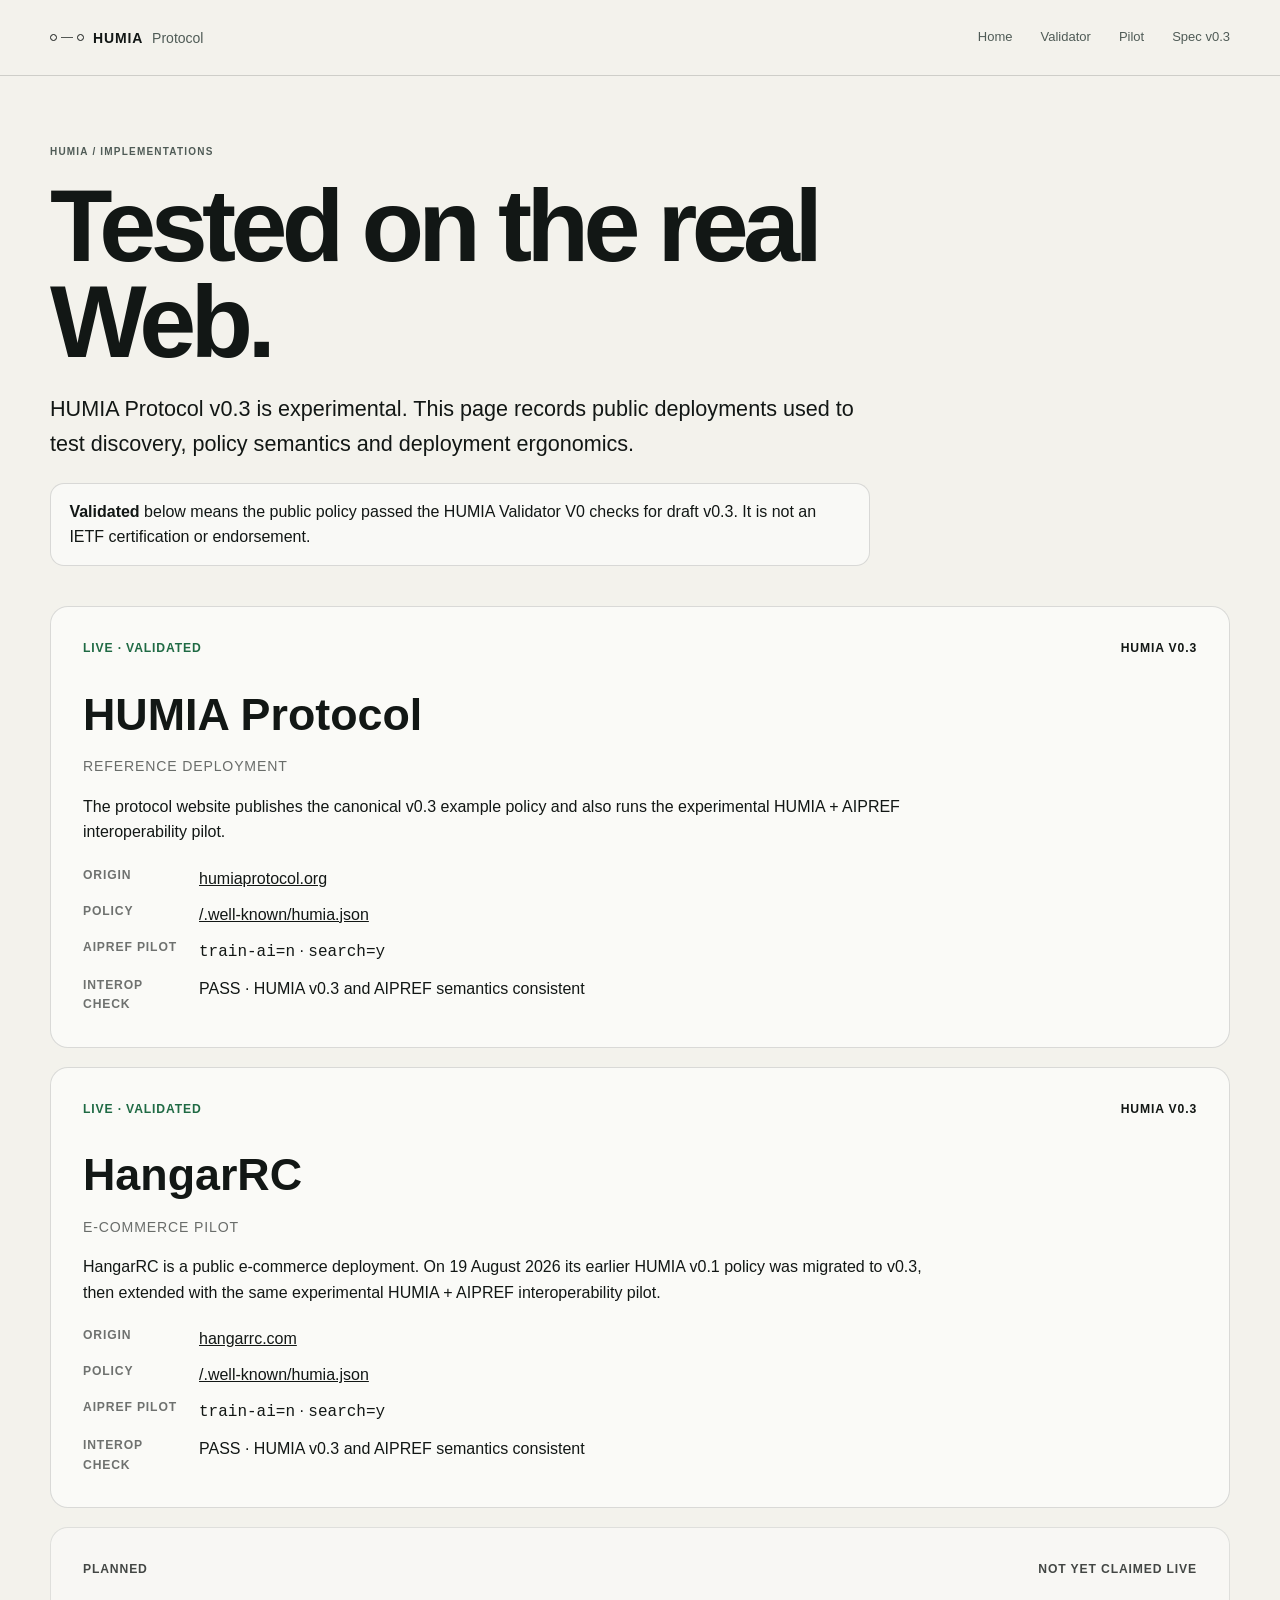
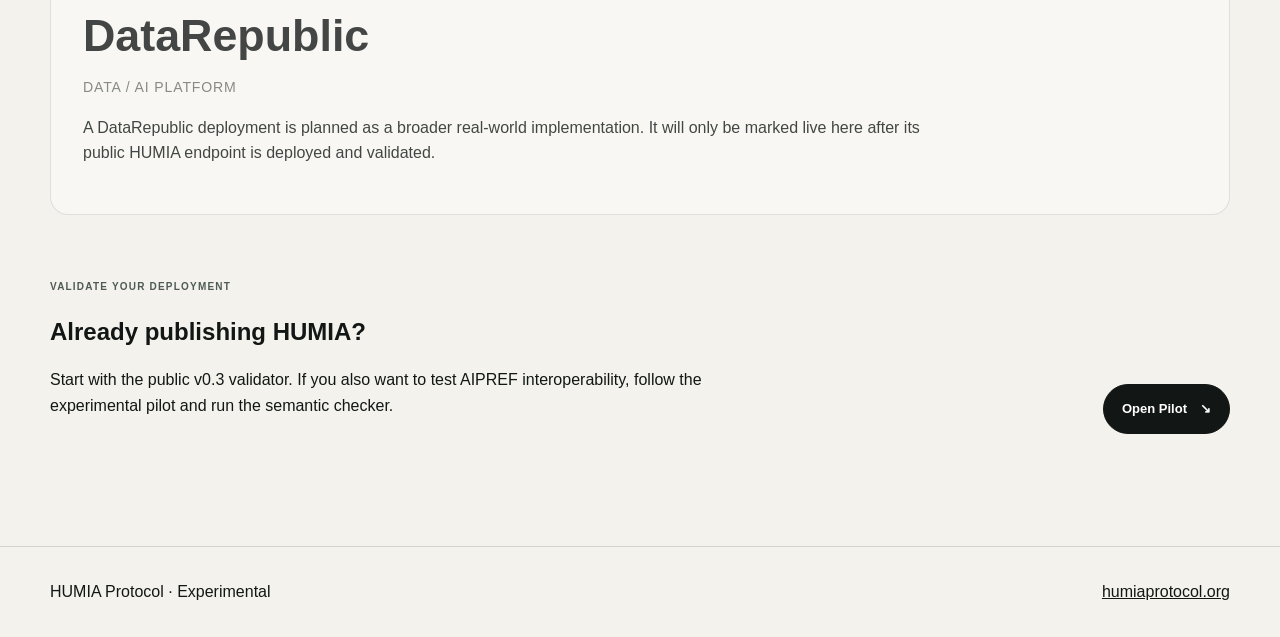
==== commit c35bfc6e: "feat: publish HUMIA AIPREF interoperability pilot" ====
--- a/site/implementations/index.html
+++ b/site/implementations/index.html
@@ -25,6 +25,7 @@
       <nav class="main-nav implementations-nav" aria-label="Implementations navigation">
         <a href="../">Home</a>
         <a href="../validator/">Validator</a>
+        <a href="../pilot/">Pilot</a>
         <a href="../spec/v0.3/">Spec v0.3</a>
       </nav>
     </div>
@@ -46,11 +47,12 @@
         </div>
         <h2>HUMIA Protocol</h2>
         <p class="implementation-type">Reference deployment</p>
-        <p>The protocol website publishes the canonical v0.3 example policy and the public validator used to test implementations.</p>
+        <p>The protocol website publishes the canonical v0.3 example policy and also runs the experimental HUMIA + AIPREF interoperability pilot.</p>
         <dl>
           <div><dt>Origin</dt><dd><a href="https://humiaprotocol.org/">humiaprotocol.org</a></dd></div>
           <div><dt>Policy</dt><dd><a href="https://humiaprotocol.org/.well-known/humia.json">/.well-known/humia.json</a></dd></div>
-          <div><dt>Discovery</dt><dd><code>Humia:</code> record present in robots.txt</dd></div>
+          <div><dt>AIPREF pilot</dt><dd><code>train-ai=n</code> · <code>search=y</code></dd></div>
+          <div><dt>Interop check</dt><dd>PASS · HUMIA v0.3 and AIPREF semantics consistent</dd></div>
         </dl>
       </article>
 
@@ -61,11 +63,12 @@
         </div>
         <h2>HangarRC</h2>
         <p class="implementation-type">E-commerce pilot</p>
-        <p>HangarRC is a public e-commerce deployment. On 19 August 2026 its earlier HUMIA v0.1 policy was migrated to v0.3 and passed the public Validator V0 checks.</p>
+        <p>HangarRC is a public e-commerce deployment. On 19 August 2026 its earlier HUMIA v0.1 policy was migrated to v0.3, then extended with the same experimental HUMIA + AIPREF interoperability pilot.</p>
         <dl>
           <div><dt>Origin</dt><dd><a href="https://hangarrc.com/">hangarrc.com</a></dd></div>
           <div><dt>Policy</dt><dd><a href="https://hangarrc.com/.well-known/humia.json">/.well-known/humia.json</a></dd></div>
-          <div><dt>Profile</dt><dd>User assistance and search/retrieval allowed; bulk crawl and training denied.</dd></div>
+          <div><dt>AIPREF pilot</dt><dd><code>train-ai=n</code> · <code>search=y</code></dd></div>
+          <div><dt>Interop check</dt><dd>PASS · HUMIA v0.3 and AIPREF semantics consistent</dd></div>
         </dl>
       </article>
 
@@ -84,9 +87,9 @@
       <div>
         <p class="section-index">Validate your deployment</p>
         <h2>Already publishing HUMIA?</h2>
-        <p>Run the public validator against your HTTPS origin and check the v0.3 policy, canonical identity and optional robots.txt discovery record.</p>
+        <p>Start with the public v0.3 validator. If you also want to test AIPREF interoperability, follow the experimental pilot and run the semantic checker.</p>
       </div>
-      <a class="button button-primary" href="../validator/">Open Validator <span aria-hidden="true">↘</span></a>
+      <a class="button button-primary" href="../pilot/">Open Pilot <span aria-hidden="true">↘</span></a>
     </section>
   </main>
 
